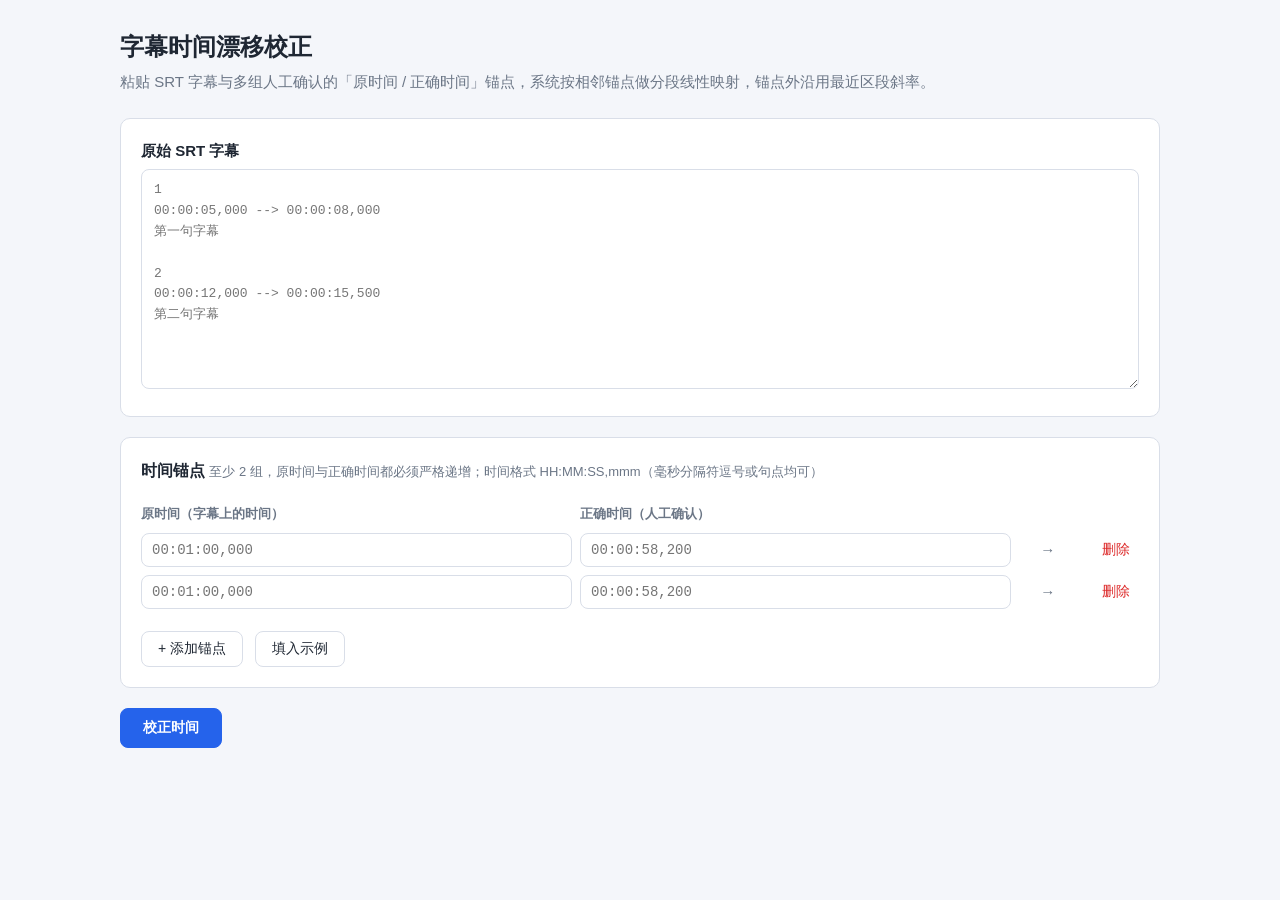
==== app/static/index.html @ 097a66e5 "GSB 49c4693e-7e06-5c5f-a2eb-b0fcff7c6b74 initial: platform archive" ====
<!DOCTYPE html>
<html lang="zh-CN">
<head>
<meta charset="UTF-8">
<meta name="viewport" content="width=device-width, initial-scale=1.0">
<title>字幕时间漂移校正</title>
<style>
  :root {
    --bg: #f4f6fa;
    --card: #ffffff;
    --border: #d9dee8;
    --text: #1f2733;
    --muted: #6b7686;
    --primary: #2563eb;
    --primary-hover: #1d4ed8;
    --danger: #dc2626;
    --danger-bg: #fef2f2;
    --warn-bg: #fffbeb;
    --warn-border: #f59e0b;
    --ok-bg: #f0fdf4;
    --ok-border: #16a34a;
    --mono: ui-monospace, SFMono-Regular, Menlo, Consolas, "Liberation Mono", monospace;
  }
  * { box-sizing: border-box; }
  body {
    margin: 0;
    background: var(--bg);
    color: var(--text);
    font: 15px/1.6 -apple-system, BlinkMacSystemFont, "Segoe UI", "PingFang SC",
          "Hiragino Sans GB", "Microsoft YaHei", sans-serif;
  }
  .wrap { max-width: 1080px; margin: 0 auto; padding: 28px 20px 64px; }
  h1 { font-size: 24px; margin: 0 0 4px; }
  .sub { color: var(--muted); margin: 0 0 24px; }
  .card {
    background: var(--card);
    border: 1px solid var(--border);
    border-radius: 10px;
    padding: 20px;
    margin-bottom: 20px;
  }
  h2 { font-size: 16px; margin: 0 0 12px; }
  label { display: block; font-weight: 600; margin-bottom: 6px; }
  .hint { color: var(--muted); font-weight: 400; font-size: 13px; }
  textarea {
    width: 100%;
    min-height: 220px;
    border: 1px solid var(--border);
    border-radius: 8px;
    padding: 10px 12px;
    font: 13px/1.6 var(--mono);
    resize: vertical;
  }
  textarea:focus, input:focus { outline: 2px solid rgba(37, 99, 235, .35); border-color: var(--primary); }
  table.anchors { width: 100%; border-collapse: separate; border-spacing: 0 8px; }
  table.anchors th {
    text-align: left;
    font-size: 13px;
    color: var(--muted);
    font-weight: 600;
    padding: 0 8px 0 0;
  }
  table.anchors td { padding: 0; vertical-align: middle; }
  table.anchors td.time { width: 44%; padding-right: 8px; }
  table.anchors td.op { width: 40px; text-align: center; color: var(--muted); }
  table.anchors td.del { width: 44px; text-align: right; }
  input[type="text"] {
    width: 100%;
    border: 1px solid var(--border);
    border-radius: 8px;
    padding: 8px 10px;
    font: 14px var(--mono);
  }
  button {
    border: 1px solid var(--border);
    background: #fff;
    color: var(--text);
    border-radius: 8px;
    padding: 8px 16px;
    font-size: 14px;
    cursor: pointer;
  }
  button:hover { background: #f1f4f9; }
  button.primary {
    background: var(--primary);
    border-color: var(--primary);
    color: #fff;
    font-weight: 600;
    padding: 10px 22px;
  }
  button.primary:hover { background: var(--primary-hover); }
  button.danger-link { border-color: transparent; color: var(--danger); padding: 4px 8px; }
  button.danger-link:hover { background: var(--danger-bg); }
  .toolbar { display: flex; gap: 12px; align-items: center; flex-wrap: wrap; margin-top: 14px; }
  .alert {
    border-radius: 8px;
    padding: 12px 14px;
    margin-bottom: 16px;
    font-size: 14px;
    white-space: pre-wrap;
  }
  .alert.error { background: var(--danger-bg); border: 1px solid var(--danger); color: var(--danger); }
  .alert.warn { background: var(--warn-bg); border: 1px solid var(--warn-border); color: #92400e; }
  .alert.ok { background: var(--ok-bg); border: 1px solid var(--ok-border); color: #166534; }
  .hidden { display: none; }
  .preview {
    width: 100%;
    min-height: 220px;
    border: 1px solid var(--border);
    border-radius: 8px;
    padding: 10px 12px;
    font: 13px/1.6 var(--mono);
    background: #fafbfc;
    white-space: pre-wrap;
    overflow-x: auto;
  }
  .cues { width: 100%; border-collapse: collapse; font-size: 13px; margin-top: 12px; }
  .cues th, .cues td { border: 1px solid var(--border); padding: 6px 8px; text-align: left; vertical-align: top; }
  .cues th { background: #f8fafc; }
  .cues td.num { width: 44px; color: var(--muted); text-align: right; }
  .cues td.tc { font-family: var(--mono); white-space: nowrap; }
  .cues .arrow { color: var(--primary); font-weight: 700; }
</style>
</head>
<body>
<div class="wrap">
  <h1>字幕时间漂移校正</h1>
  <p class="sub">粘贴 SRT 字幕与多组人工确认的「原时间 / 正确时间」锚点，系统按相邻锚点做分段线性映射，锚点外沿用最近区段斜率。</p>

  <div class="card">
    <label for="srt">原始 SRT 字幕</label>
    <textarea id="srt" placeholder="1&#10;00:00:05,000 --> 00:00:08,000&#10;第一句字幕&#10;&#10;2&#10;00:00:12,000 --> 00:00:15,500&#10;第二句字幕"></textarea>
  </div>

  <div class="card">
    <h2>时间锚点
      <span class="hint">至少 2 组，原时间与正确时间都必须严格递增；时间格式 HH:MM:SS,mmm（毫秒分隔符逗号或句点均可）</span>
    </h2>
    <table class="anchors">
      <thead>
        <tr>
          <th style="width:44%">原时间（字幕上的时间）</th>
          <th style="width:44%">正确时间（人工确认）</th>
          <th style="width:40px"></th>
          <th style="width:44px"></th>
        </tr>
      </thead>
      <tbody id="anchorRows"></tbody>
    </table>
    <div class="toolbar">
      <button type="button" id="addAnchor">+ 添加锚点</button>
      <button type="button" id="fillExample">填入示例</button>
    </div>
  </div>

  <div id="errorBox" class="alert error hidden"></div>
  <div id="warnBox" class="alert warn hidden"></div>

  <div class="toolbar" style="margin-bottom: 20px;">
    <button type="button" class="primary" id="submit">校正时间</button>
    <span class="hint" id="status"></span>
  </div>

  <div id="resultCard" class="card hidden">
    <h2>校正结果</h2>
    <div id="okBox" class="alert ok hidden"></div>
    <div class="toolbar" style="margin-top:0;">
      <button type="button" class="primary" id="download">下载 corrected.srt</button>
    </div>
    <table class="cues">
      <thead>
        <tr>
          <th>#</th>
          <th>原时间轴</th>
          <th></th>
          <th>校正后时间轴</th>
          <th>文本</th>
        </tr>
      </thead>
      <tbody id="cueTable"></tbody>
    </table>
    <h2 style="margin-top:18px;">SRT 预览</h2>
    <pre class="preview" id="preview"></pre>
  </div>
</div>

<script>
(function () {
  const rowsEl = document.getElementById("anchorRows");
  const srtEl = document.getElementById("srt");
  const errorBox = document.getElementById("errorBox");
  const warnBox = document.getElementById("warnBox");
  const resultCard = document.getElementById("resultCard");
  const previewEl = document.getElementById("preview");
  const cueTableEl = document.getElementById("cueTable");
  const okBox = document.getElementById("okBox");
  const statusEl = document.getElementById("status");

  function addRow(original, corrected) {
    const tr = document.createElement("tr");
    tr.innerHTML =
      '<td class="time"><input type="text" class="orig" placeholder="00:01:00,000" spellcheck="false"></td>' +
      '<td class="time"><input type="text" class="corr" placeholder="00:00:58,200" spellcheck="false"></td>' +
      '<td class="op">→</td>' +
      '<td class="del"><button type="button" class="danger-link" title="删除该锚点">删除</button></td>';
    tr.querySelector(".orig").value = original || "";
    tr.querySelector(".corr").value = corrected || "";
    tr.querySelector(".danger-link").addEventListener("click", () => {
      if (rowsEl.children.length > 2) tr.remove();
      else alert("至少需要保留 2 组锚点。");
    });
    rowsEl.appendChild(tr);
  }

  function collectAnchors() {
    const anchors = [];
    for (const tr of rowsEl.querySelectorAll("tr")) {
      anchors.push({
        original: tr.querySelector(".orig").value.trim(),
        corrected: tr.querySelector(".corr").value.trim()
      });
    }
    return anchors;
  }

  function showError(message) {
    errorBox.textContent = message;
    errorBox.classList.remove("hidden");
  }
  function clearAlerts() {
    errorBox.classList.add("hidden");
    warnBox.classList.add("hidden");
    okBox.classList.add("hidden");
    errorBox.textContent = "";
    warnBox.textContent = "";
    okBox.textContent = "";
  }

  function escapeHtml(s) {
    return s.replace(/[&<>"']/g, c => ({
      "&": "&amp;", "<": "&lt;", ">": "&gt;", '"': "&quot;", "'": "&#39;"
    }[c]));
  }

  // 初始两组空锚点
  addRow();
  addRow();

  document.getElementById("addAnchor").addEventListener("click", () => addRow());

  const EXAMPLE_SRT =
    "1\n00:00:10,000 --> 00:00:13,000\n大家好，欢迎收看本期节目\n\n" +
    "2\n00:00:18,500 --> 00:00:21,800\n今天我们来聊聊时间漂移\n\n" +
    "3\n00:01:05,000 --> 00:01:09,200\n字幕越往后，偏差越大\n\n" +
    "4\n00:02:40,000 --> 00:02:44,500\n这就是典型的线性漂移\n\n" +
    "5\n00:05:00,000 --> 00:05:04,000\n用两组以上锚点即可分段校正\n";

  document.getElementById("fillExample").addEventListener("click", () => {
    srtEl.value = EXAMPLE_SRT;
    rowsEl.innerHTML = "";
    addRow("00:00:10,000", "00:00:08,000");
    addRow("00:02:40,000", "00:02:35,000");
    addRow("00:05:00,000", "00:04:52,000");
    clearAlerts();
    resultCard.classList.add("hidden");
  });

  document.getElementById("submit").addEventListener("click", async () => {
    clearAlerts();
    resultCard.classList.add("hidden");
    statusEl.textContent = "校正中…";

    const anchors = collectAnchors();
    try {
      const resp = await fetch("/api/correct", {
        method: "POST",
        headers: { "Content-Type": "application/json" },
        body: JSON.stringify({ srt: srtEl.value, anchors })
      });
      const data = await resp.json();
      if (!resp.ok) {
        showError((data.detail && data.detail.message) || ("请求失败（HTTP " + resp.status + "）"));
        statusEl.textContent = "";
        return;
      }

      // 页面预览与下载共用同一份服务器返回的 corrected_srt
      window.__correctedSrt = data.corrected_srt;
      previewEl.textContent = window.__correctedSrt;
      cueTableEl.innerHTML = data.cues.map(c =>
        "<tr>" +
        '<td class="num">' + escapeHtml(c.index) + "</td>" +
        '<td class="tc">' + escapeHtml(c.original_start) + "<br>" + escapeHtml(c.original_end) + "</td>" +
        '<td class="arrow">→</td>' +
        '<td class="tc">' + escapeHtml(c.corrected_start) + "<br>" + escapeHtml(c.corrected_end) + "</td>" +
        "<td>" + escapeHtml(c.text).replace(/\n/g, "<br>") + "</td>" +
        "</tr>"
      ).join("");

      if (data.warnings && data.warnings.length) {
        warnBox.textContent = data.warnings.join("\n");
        warnBox.classList.remove("hidden");
      } else {
        okBox.textContent = "共校正 " + data.cues.length + " 条字幕，未发现异常。";
        okBox.classList.remove("hidden");
      }
      resultCard.classList.remove("hidden");
      statusEl.textContent = "";
    } catch (err) {
      showError("请求出错：" + err);
      statusEl.textContent = "";
    }
  });

  document.getElementById("download").addEventListener("click", () => {
    // 预览与下载使用同一份服务器返回：服务端仅替换时间码，
    // 原文件带 BOM 时保留唯一一个 BOM，这里不再额外添加，避免重复。
    const content = window.__correctedSrt || "";
    const blob = new Blob([content], { type: "application/x-subrip;charset=utf-8" });
    const url = URL.createObjectURL(blob);
    const a = document.createElement("a");
    a.href = url;
    a.download = "corrected.srt";
    document.body.appendChild(a);
    a.click();
    a.remove();
    URL.revokeObjectURL(url);
  });
})();
</script>
</body>
</html>
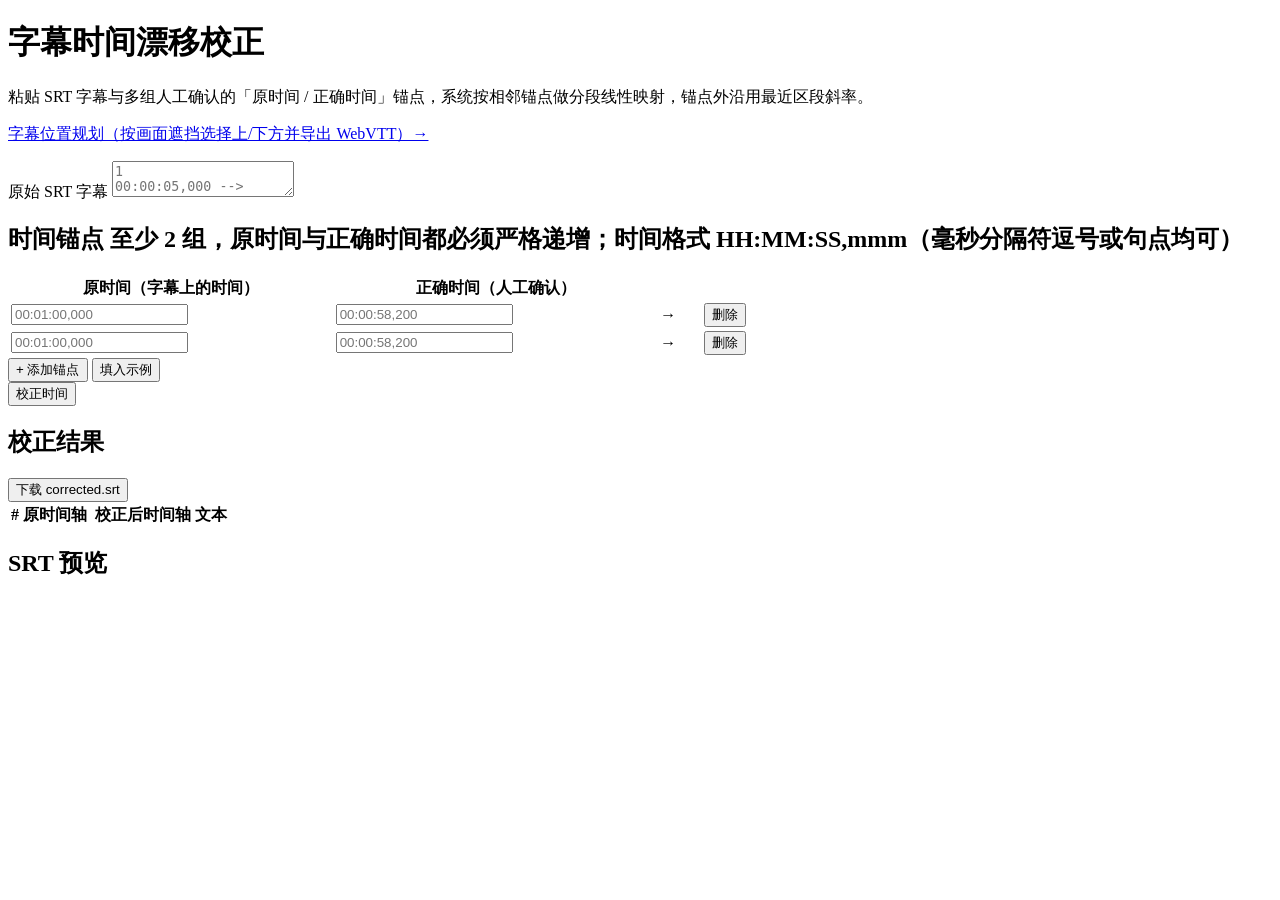
==== commit 1f54f027: "GSB 49c4693e-7e06-5c5f-a2eb-b0fcff7c6b74 A: platform archive" ====
--- a/app/static/index.html
+++ b/app/static/index.html
@@ -4,128 +4,13 @@
 <meta charset="UTF-8">
 <meta name="viewport" content="width=device-width, initial-scale=1.0">
 <title>字幕时间漂移校正</title>
-<style>
-  :root {
-    --bg: #f4f6fa;
-    --card: #ffffff;
-    --border: #d9dee8;
-    --text: #1f2733;
-    --muted: #6b7686;
-    --primary: #2563eb;
-    --primary-hover: #1d4ed8;
-    --danger: #dc2626;
-    --danger-bg: #fef2f2;
-    --warn-bg: #fffbeb;
-    --warn-border: #f59e0b;
-    --ok-bg: #f0fdf4;
-    --ok-border: #16a34a;
-    --mono: ui-monospace, SFMono-Regular, Menlo, Consolas, "Liberation Mono", monospace;
-  }
-  * { box-sizing: border-box; }
-  body {
-    margin: 0;
-    background: var(--bg);
-    color: var(--text);
-    font: 15px/1.6 -apple-system, BlinkMacSystemFont, "Segoe UI", "PingFang SC",
-          "Hiragino Sans GB", "Microsoft YaHei", sans-serif;
-  }
-  .wrap { max-width: 1080px; margin: 0 auto; padding: 28px 20px 64px; }
-  h1 { font-size: 24px; margin: 0 0 4px; }
-  .sub { color: var(--muted); margin: 0 0 24px; }
-  .card {
-    background: var(--card);
-    border: 1px solid var(--border);
-    border-radius: 10px;
-    padding: 20px;
-    margin-bottom: 20px;
-  }
-  h2 { font-size: 16px; margin: 0 0 12px; }
-  label { display: block; font-weight: 600; margin-bottom: 6px; }
-  .hint { color: var(--muted); font-weight: 400; font-size: 13px; }
-  textarea {
-    width: 100%;
-    min-height: 220px;
-    border: 1px solid var(--border);
-    border-radius: 8px;
-    padding: 10px 12px;
-    font: 13px/1.6 var(--mono);
-    resize: vertical;
-  }
-  textarea:focus, input:focus { outline: 2px solid rgba(37, 99, 235, .35); border-color: var(--primary); }
-  table.anchors { width: 100%; border-collapse: separate; border-spacing: 0 8px; }
-  table.anchors th {
-    text-align: left;
-    font-size: 13px;
-    color: var(--muted);
-    font-weight: 600;
-    padding: 0 8px 0 0;
-  }
-  table.anchors td { padding: 0; vertical-align: middle; }
-  table.anchors td.time { width: 44%; padding-right: 8px; }
-  table.anchors td.op { width: 40px; text-align: center; color: var(--muted); }
-  table.anchors td.del { width: 44px; text-align: right; }
-  input[type="text"] {
-    width: 100%;
-    border: 1px solid var(--border);
-    border-radius: 8px;
-    padding: 8px 10px;
-    font: 14px var(--mono);
-  }
-  button {
-    border: 1px solid var(--border);
-    background: #fff;
-    color: var(--text);
-    border-radius: 8px;
-    padding: 8px 16px;
-    font-size: 14px;
-    cursor: pointer;
-  }
-  button:hover { background: #f1f4f9; }
-  button.primary {
-    background: var(--primary);
-    border-color: var(--primary);
-    color: #fff;
-    font-weight: 600;
-    padding: 10px 22px;
-  }
-  button.primary:hover { background: var(--primary-hover); }
-  button.danger-link { border-color: transparent; color: var(--danger); padding: 4px 8px; }
-  button.danger-link:hover { background: var(--danger-bg); }
-  .toolbar { display: flex; gap: 12px; align-items: center; flex-wrap: wrap; margin-top: 14px; }
-  .alert {
-    border-radius: 8px;
-    padding: 12px 14px;
-    margin-bottom: 16px;
-    font-size: 14px;
-    white-space: pre-wrap;
-  }
-  .alert.error { background: var(--danger-bg); border: 1px solid var(--danger); color: var(--danger); }
-  .alert.warn { background: var(--warn-bg); border: 1px solid var(--warn-border); color: #92400e; }
-  .alert.ok { background: var(--ok-bg); border: 1px solid var(--ok-border); color: #166534; }
-  .hidden { display: none; }
-  .preview {
-    width: 100%;
-    min-height: 220px;
-    border: 1px solid var(--border);
-    border-radius: 8px;
-    padding: 10px 12px;
-    font: 13px/1.6 var(--mono);
-    background: #fafbfc;
-    white-space: pre-wrap;
-    overflow-x: auto;
-  }
-  .cues { width: 100%; border-collapse: collapse; font-size: 13px; margin-top: 12px; }
-  .cues th, .cues td { border: 1px solid var(--border); padding: 6px 8px; text-align: left; vertical-align: top; }
-  .cues th { background: #f8fafc; }
-  .cues td.num { width: 44px; color: var(--muted); text-align: right; }
-  .cues td.tc { font-family: var(--mono); white-space: nowrap; }
-  .cues .arrow { color: var(--primary); font-weight: 700; }
-</style>
+<link rel="stylesheet" href="/static/styles.css">
 </head>
 <body>
 <div class="wrap">
   <h1>字幕时间漂移校正</h1>
   <p class="sub">粘贴 SRT 字幕与多组人工确认的「原时间 / 正确时间」锚点，系统按相邻锚点做分段线性映射，锚点外沿用最近区段斜率。</p>
+  <p class="nav"><a href="/placement">字幕位置规划（按画面遮挡选择上/下方并导出 WebVTT）→</a></p>
 
   <div class="card">
     <label for="srt">原始 SRT 字幕</label>
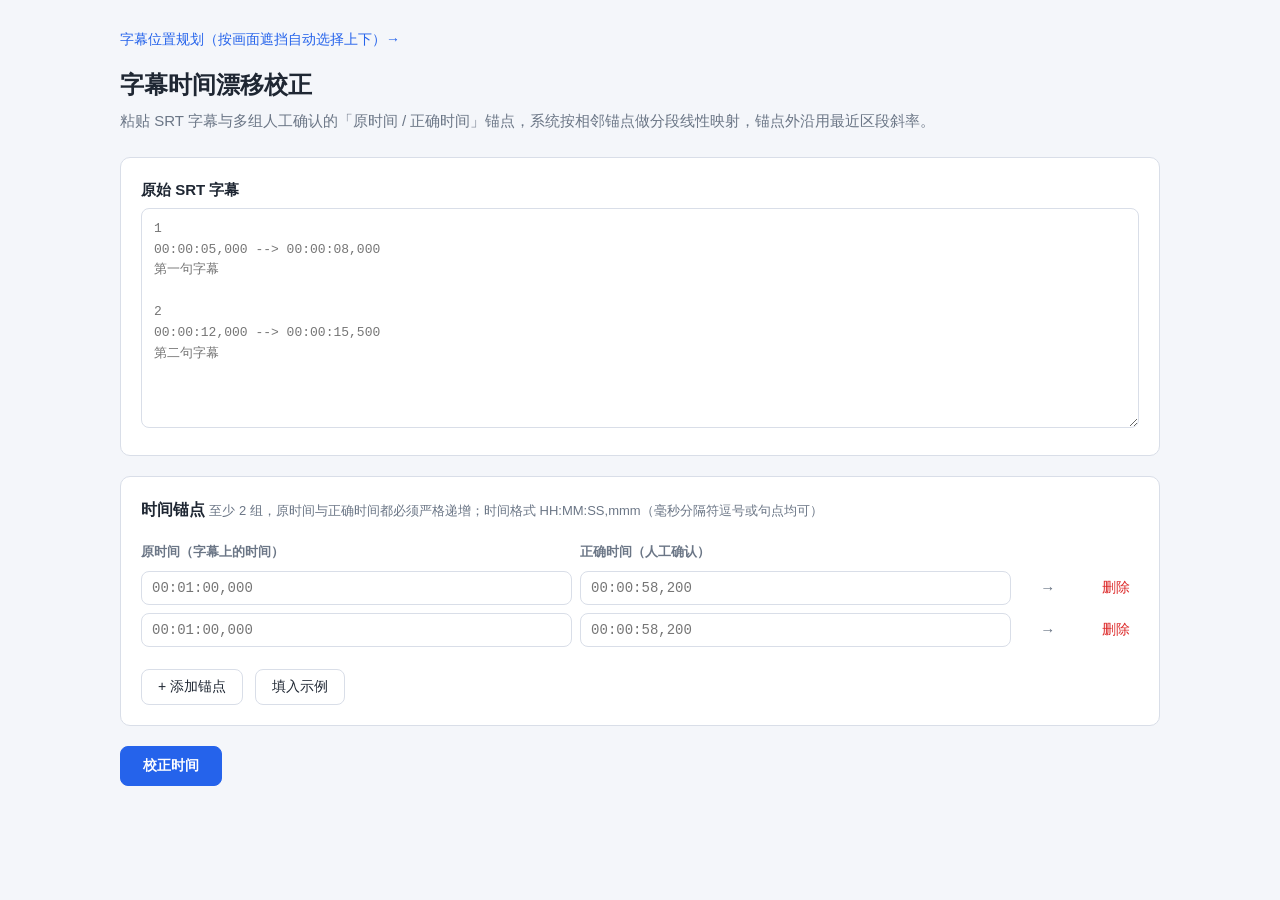
==== commit 12b1dfa2: "GSB 49c4693e-7e06-5c5f-a2eb-b0fcff7c6b74 B: platform archive" ====
--- a/app/static/index.html
+++ b/app/static/index.html
@@ -4,13 +4,129 @@
 <meta charset="UTF-8">
 <meta name="viewport" content="width=device-width, initial-scale=1.0">
 <title>字幕时间漂移校正</title>
-<link rel="stylesheet" href="/static/styles.css">
+<style>
+  :root {
+    --bg: #f4f6fa;
+    --card: #ffffff;
+    --border: #d9dee8;
+    --text: #1f2733;
+    --muted: #6b7686;
+    --primary: #2563eb;
+    --primary-hover: #1d4ed8;
+    --danger: #dc2626;
+    --danger-bg: #fef2f2;
+    --warn-bg: #fffbeb;
+    --warn-border: #f59e0b;
+    --ok-bg: #f0fdf4;
+    --ok-border: #16a34a;
+    --mono: ui-monospace, SFMono-Regular, Menlo, Consolas, "Liberation Mono", monospace;
+  }
+  * { box-sizing: border-box; }
+  body {
+    margin: 0;
+    background: var(--bg);
+    color: var(--text);
+    font: 15px/1.6 -apple-system, BlinkMacSystemFont, "Segoe UI", "PingFang SC",
+          "Hiragino Sans GB", "Microsoft YaHei", sans-serif;
+  }
+  .wrap { max-width: 1080px; margin: 0 auto; padding: 28px 20px 64px; }
+  h1 { font-size: 24px; margin: 0 0 4px; }
+  .sub { color: var(--muted); margin: 0 0 24px; }
+  .card {
+    background: var(--card);
+    border: 1px solid var(--border);
+    border-radius: 10px;
+    padding: 20px;
+    margin-bottom: 20px;
+  }
+  h2 { font-size: 16px; margin: 0 0 12px; }
+  label { display: block; font-weight: 600; margin-bottom: 6px; }
+  .hint { color: var(--muted); font-weight: 400; font-size: 13px; }
+  textarea {
+    width: 100%;
+    min-height: 220px;
+    border: 1px solid var(--border);
+    border-radius: 8px;
+    padding: 10px 12px;
+    font: 13px/1.6 var(--mono);
+    resize: vertical;
+  }
+  textarea:focus, input:focus { outline: 2px solid rgba(37, 99, 235, .35); border-color: var(--primary); }
+  table.anchors { width: 100%; border-collapse: separate; border-spacing: 0 8px; }
+  table.anchors th {
+    text-align: left;
+    font-size: 13px;
+    color: var(--muted);
+    font-weight: 600;
+    padding: 0 8px 0 0;
+  }
+  table.anchors td { padding: 0; vertical-align: middle; }
+  table.anchors td.time { width: 44%; padding-right: 8px; }
+  table.anchors td.op { width: 40px; text-align: center; color: var(--muted); }
+  table.anchors td.del { width: 44px; text-align: right; }
+  input[type="text"] {
+    width: 100%;
+    border: 1px solid var(--border);
+    border-radius: 8px;
+    padding: 8px 10px;
+    font: 14px var(--mono);
+  }
+  button {
+    border: 1px solid var(--border);
+    background: #fff;
+    color: var(--text);
+    border-radius: 8px;
+    padding: 8px 16px;
+    font-size: 14px;
+    cursor: pointer;
+  }
+  button:hover { background: #f1f4f9; }
+  button.primary {
+    background: var(--primary);
+    border-color: var(--primary);
+    color: #fff;
+    font-weight: 600;
+    padding: 10px 22px;
+  }
+  button.primary:hover { background: var(--primary-hover); }
+  button.danger-link { border-color: transparent; color: var(--danger); padding: 4px 8px; }
+  button.danger-link:hover { background: var(--danger-bg); }
+  .toolbar { display: flex; gap: 12px; align-items: center; flex-wrap: wrap; margin-top: 14px; }
+  .alert {
+    border-radius: 8px;
+    padding: 12px 14px;
+    margin-bottom: 16px;
+    font-size: 14px;
+    white-space: pre-wrap;
+  }
+  .alert.error { background: var(--danger-bg); border: 1px solid var(--danger); color: var(--danger); }
+  .alert.warn { background: var(--warn-bg); border: 1px solid var(--warn-border); color: #92400e; }
+  .alert.ok { background: var(--ok-bg); border: 1px solid var(--ok-border); color: #166534; }
+  .hidden { display: none; }
+  .preview {
+    width: 100%;
+    min-height: 220px;
+    border: 1px solid var(--border);
+    border-radius: 8px;
+    padding: 10px 12px;
+    font: 13px/1.6 var(--mono);
+    background: #fafbfc;
+    white-space: pre-wrap;
+    overflow-x: auto;
+  }
+  .cues { width: 100%; border-collapse: collapse; font-size: 13px; margin-top: 12px; }
+  .cues th, .cues td { border: 1px solid var(--border); padding: 6px 8px; text-align: left; vertical-align: top; }
+  .cues th { background: #f8fafc; }
+  .cues td.num { width: 44px; color: var(--muted); text-align: right; }
+  .cues td.tc { font-family: var(--mono); white-space: nowrap; }
+  .cues .arrow { color: var(--primary); font-weight: 700; }
+</style>
 </head>
 <body>
 <div class="wrap">
+  <p class="nav" style="margin:0 0 16px;font-size:14px;"><a href="/placement" style="color:var(--primary);text-decoration:none;">字幕位置规划（按画面遮挡自动选择上下）→</a></p>
   <h1>字幕时间漂移校正</h1>
   <p class="sub">粘贴 SRT 字幕与多组人工确认的「原时间 / 正确时间」锚点，系统按相邻锚点做分段线性映射，锚点外沿用最近区段斜率。</p>
-  <p class="nav"><a href="/placement">字幕位置规划（按画面遮挡选择上/下方并导出 WebVTT）→</a></p>
 
   <div class="card">
     <label for="srt">原始 SRT 字幕</label>
